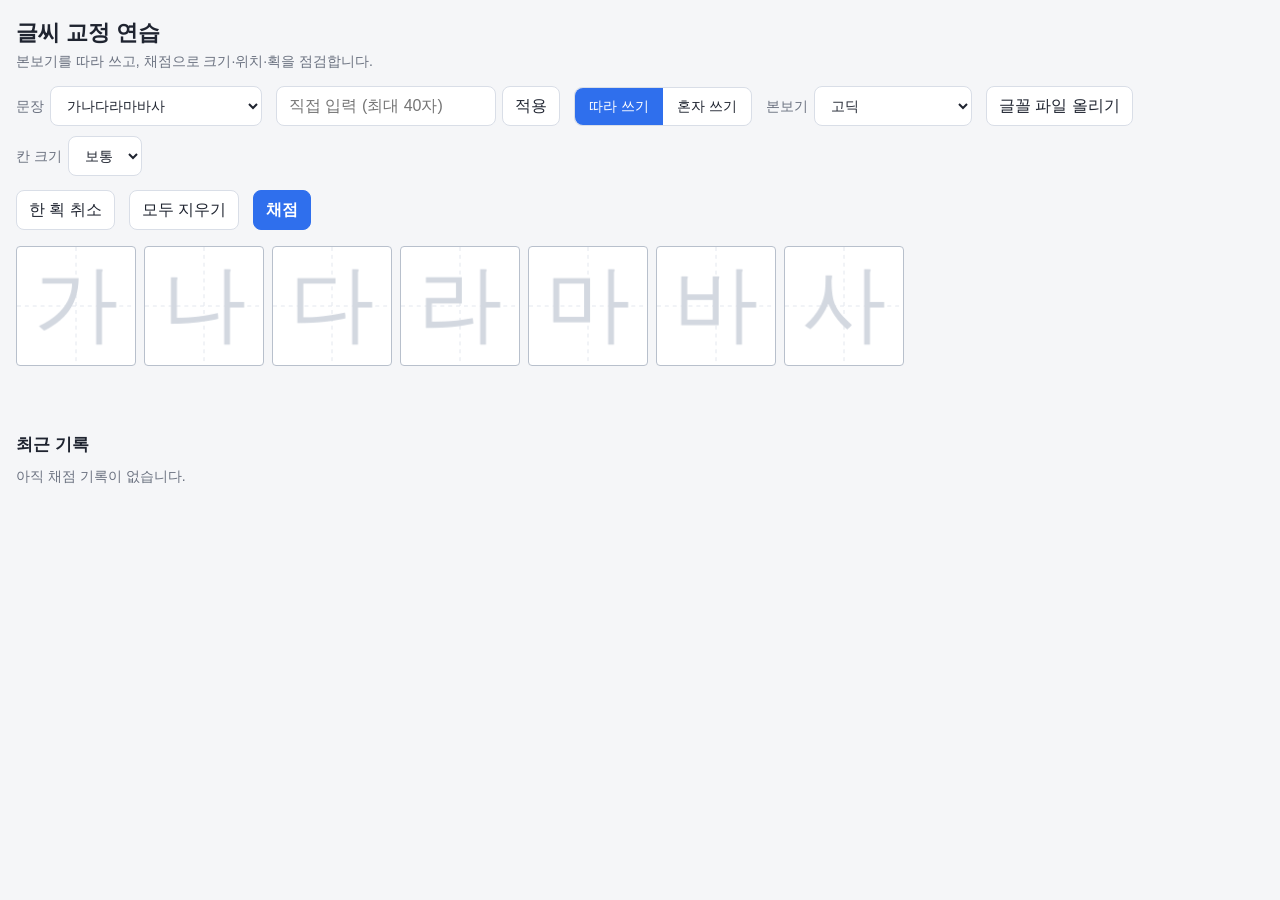
==== index.html @ ed150b21 "Add handwriting practice web app (PWA) Trace/free writing practice with per-character scoring, custo" ====
<!doctype html>
<html lang="ko">
<head>
  <meta charset="utf-8">
  <meta name="viewport" content="width=device-width, initial-scale=1, viewport-fit=cover">
  <title>글씨 교정 연습</title>
  <meta name="description" content="본보기 글씨를 따라 쓰고 크기·위치·획을 채점해 손글씨를 교정합니다.">
  <meta name="theme-color" content="#2f6fed">
  <link rel="manifest" href="manifest.webmanifest">
  <link rel="icon" type="image/png" sizes="192x192" href="icons/icon-192.png">
  <link rel="apple-touch-icon" href="icons/apple-touch-icon.png">
  <meta name="mobile-web-app-capable" content="yes">
  <meta name="apple-mobile-web-app-capable" content="yes">
  <meta name="apple-mobile-web-app-title" content="글씨 교정">
  <meta name="apple-mobile-web-app-status-bar-style" content="default">
  <link rel="stylesheet" href="style.css">
</head>
<body>
  <header>
    <h1>글씨 교정 연습</h1>
    <p class="sub">본보기를 따라 쓰고, 채점으로 크기·위치·획을 점검합니다.</p>
  </header>

  <section class="controls" aria-label="연습 설정">
    <label>문장
      <select id="preset"></select>
    </label>
    <form id="customForm">
      <input id="customText" type="text" maxlength="40" placeholder="직접 입력 (최대 40자)" aria-label="연습할 문장 직접 입력">
      <button type="submit">적용</button>
    </form>

    <fieldset class="segmented">
      <legend class="visually-hidden">연습 방식</legend>
      <label><input type="radio" name="mode" value="trace" checked><span>따라 쓰기</span></label>
      <label><input type="radio" name="mode" value="free"><span>혼자 쓰기</span></label>
    </fieldset>

    <label>본보기
      <select id="font">
        <option value="gothic">고딕</option>
        <option value="myeongjo">명조</option>
        <option value="penNeat">펜글씨 (또박또박)</option>
        <option value="penScript">펜글씨 (흘려 쓴)</option>
      </select>
    </label>
    <label class="filebutton">글꼴 파일 올리기
      <input id="fontFile" type="file" class="visually-hidden">
    </label>
    <label>칸 크기
      <select id="size">
        <option value="160">크게</option>
        <option value="120" selected>보통</option>
        <option value="88">작게</option>
      </select>
    </label>
  </section>

  <p id="fontNotice" class="sub notice" role="status" hidden></p>

  <section class="actions">
    <button id="undo" type="button">한 획 취소</button>
    <button id="clear" type="button">모두 지우기</button>
    <button id="grade" type="button" class="primary">채점</button>
    <button id="advise" type="button" disabled hidden>AI 조언</button>
  </section>

  <section id="summary" class="summary" aria-live="polite" hidden></section>
  <section id="advice" class="summary advice" aria-live="polite" hidden></section>

  <main id="grid" class="grid" aria-label="연습 칸"></main>

  <section class="history">
    <h2>최근 기록</h2>
    <ol id="historyList"></ol>
    <p id="historyEmpty" class="sub">아직 채점 기록이 없습니다.</p>
  </section>

  <script src="scoring.js"></script>
  <script src="app.js"></script>
</body>
</html>
---- style.css ----
:root {
  --cell: 120px;
  --ink: #1b2a4a;
  --line: #d9dee7;
  --bg: #f5f6f8;
  --card: #ffffff;
  --text: #1f2430;
  --muted: #6b7280;
  --accent: #2f6fed;
  --good: #1a8f4c;
  --mid: #c27a00;
  --bad: #c8372d;
}

* { box-sizing: border-box; }

body {
  margin: 0;
  padding: 16px max(16px, env(safe-area-inset-right)) 48px max(16px, env(safe-area-inset-left));
  background: var(--bg);
  color: var(--text);
  font-family: -apple-system, BlinkMacSystemFont, "Apple SD Gothic Neo", "Malgun Gothic", sans-serif;
  font-size: 16px;
  line-height: 1.5;
  /* iPad에서 펜·손바닥을 길게 대면 페이지 글자가 선택되는 것을 막습니다. */
  -webkit-user-select: none; user-select: none; -webkit-touch-callout: none;
}

input, textarea { -webkit-user-select: text; user-select: text; }

h1 { margin: 0; font-size: 22px; }
h2 { margin: 0 0 8px; font-size: 17px; }
.sub { margin: 2px 0 0; color: var(--muted); font-size: 14px; }

.visually-hidden {
  position: absolute; width: 1px; height: 1px; overflow: hidden;
  clip: rect(0 0 0 0); white-space: nowrap;
}

.controls, .actions {
  display: flex; flex-wrap: wrap; align-items: center; gap: 10px 14px;
  margin-top: 14px;
}

.controls label { display: flex; align-items: center; gap: 6px; font-size: 14px; color: var(--muted); }

select, input[type="text"], button {
  font: inherit; color: var(--text);
  min-height: 40px; padding: 6px 12px;
  border: 1px solid var(--line); border-radius: 8px; background: var(--card);
}
button { cursor: pointer; }
button:active { background: #eef1f6; }
button.primary { background: var(--accent); border-color: var(--accent); color: #fff; font-weight: 600; }
button.primary:active { background: #245bd0; }

#customForm { display: flex; gap: 6px; }

/* 파일 고르기 창은 label을 눌러 여는 것이 iPad에서 가장 확실합니다. */
.controls label.filebutton {
  min-height: 40px; padding: 6px 12px;
  border: 1px solid var(--line); border-radius: 8px; background: var(--card);
  color: var(--text); font-size: 16px; cursor: pointer;
}
.controls label.filebutton:active { background: #eef1f6; }
#customText { width: 220px; }

.segmented { display: flex; margin: 0; padding: 0; border: 1px solid var(--line); border-radius: 8px; overflow: hidden; }
.segmented label { gap: 0; }
.segmented input { position: absolute; opacity: 0; }
.segmented span { display: block; padding: 8px 14px; background: var(--card); color: var(--text); cursor: pointer; }
.segmented input:checked + span { background: var(--accent); color: #fff; }
.segmented input:focus-visible + span { outline: 2px solid var(--text); outline-offset: -2px; }

.summary {
  margin-top: 14px; padding: 14px 16px;
  background: var(--card); border: 1px solid var(--line); border-radius: 10px;
}
.summary .total { font-size: 20px; font-weight: 700; }
.summary ul { margin: 8px 0 0; padding-left: 20px; }

button:disabled { opacity: 0.45; cursor: default; }

.notice { margin-top: 10px; color: var(--bad); }

.advice h3 { margin: 14px 0 4px; font-size: 15px; }
.advice h3:first-child { margin-top: 0; }
.advice p { margin: 0; }
.advice ul { margin: 0; }
.advice li + li { margin-top: 4px; }
.advice .error { color: var(--bad); }

.grid { display: flex; flex-wrap: wrap; gap: 8px; margin-top: 16px; }

.cell { width: var(--cell); }
.cell canvas {
  display: block; width: var(--cell); height: var(--cell);
  background: var(--card); border: 1px solid #b8c0cc; border-radius: 4px;
  touch-action: none;
  -webkit-user-select: none; user-select: none; -webkit-touch-callout: none;
}
.cell .result { min-height: 38px; padding-top: 2px; text-align: center; font-size: 12px; color: var(--muted); line-height: 1.3; }
.cell .result strong { display: block; font-size: 15px; }
.cell .result.good strong { color: var(--good); }
.cell .result.mid strong { color: var(--mid); }
.cell .result.bad strong { color: var(--bad); }

.spacer { width: calc(var(--cell) / 2); }

.history { margin-top: 28px; }
.history ol { margin: 0; padding: 0; list-style: none; }
.history li {
  display: flex; gap: 12px; align-items: baseline;
  padding: 8px 0; border-bottom: 1px solid var(--line); font-size: 14px;
}
.history .score { width: 52px; font-weight: 700; font-variant-numeric: tabular-nums; }
.history .text { flex: 1; overflow: hidden; text-overflow: ellipsis; white-space: nowrap; }
.history .meta { color: var(--muted); white-space: nowrap; }
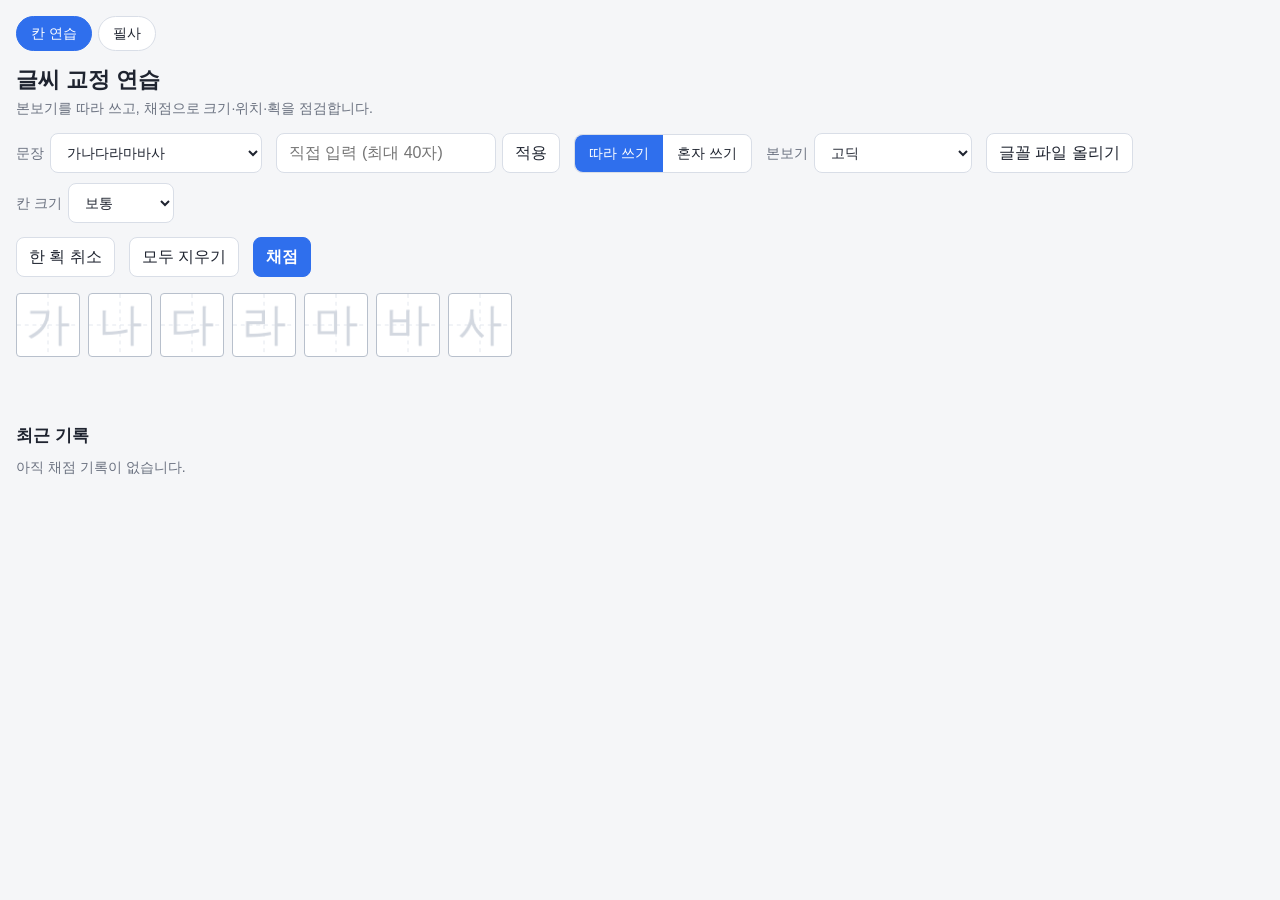
==== commit 24f6f12b: "Add smaller practice cells and a lined-paper transcription page - Practice cells: add 64px and 48px " ====
--- a/index.html
+++ b/index.html
@@ -17,6 +17,10 @@
 </head>
 <body>
   <header>
+    <nav class="tabs" aria-label="화면 전환">
+      <a href="index.html" aria-current="page">칸 연습</a>
+      <a href="pilsa.html">필사</a>
+    </nav>
     <h1>글씨 교정 연습</h1>
     <p class="sub">본보기를 따라 쓰고, 채점으로 크기·위치·획을 점검합니다.</p>
   </header>
@@ -49,9 +53,11 @@
     </label>
     <label>칸 크기
       <select id="size">
-        <option value="160">크게</option>
-        <option value="120" selected>보통</option>
-        <option value="88">작게</option>
+        <option value="160">가장 크게</option>
+        <option value="120">아주 크게</option>
+        <option value="88">크게</option>
+        <option value="64" selected>보통</option>
+        <option value="48">작게</option>
       </select>
     </label>
   </section>
--- a/style.css
+++ b/style.css
@@ -1,5 +1,5 @@
 :root {
-  --cell: 120px;
+  --cell: 64px;
   --ink: #1b2a4a;
   --line: #d9dee7;
   --bg: #f5f6f8;
@@ -13,6 +13,7 @@
 }
 
 * { box-sizing: border-box; }
+[hidden] { display: none !important; }   /* display를 지정한 요소도 hidden이면 숨깁니다 */
 
 body {
   margin: 0;
@@ -77,6 +78,8 @@
   background: var(--card); border: 1px solid var(--line); border-radius: 10px;
 }
 .summary .total { font-size: 20px; font-weight: 700; }
+.summary .lowscores { margin-top: 10px; }
+.summary .lowscores ul { margin-top: 2px; }
 .summary ul { margin: 8px 0 0; padding-left: 20px; }
 
 button:disabled { opacity: 0.45; cursor: default; }
@@ -107,6 +110,38 @@
 
 .spacer { width: calc(var(--cell) / 2); }
 
+/* 화면 전환(칸 연습 / 필사) */
+.tabs { display: flex; gap: 6px; margin-bottom: 12px; }
+.tabs a {
+  padding: 6px 14px; border: 1px solid var(--line); border-radius: 999px;
+  background: var(--card); color: var(--text); text-decoration: none; font-size: 14px;
+}
+.tabs a[aria-current="page"] { background: var(--accent); border-color: var(--accent); color: #fff; }
+
+/* 필사 화면 */
+.customtext { display: flex; gap: 6px; align-items: flex-start; margin-top: 10px; }
+.customtext textarea {
+  flex: 1; font: inherit; color: var(--text); padding: 8px 12px;
+  border: 1px solid var(--line); border-radius: 8px; background: var(--card); resize: vertical;
+}
+
+/* 쓰는 동안 글이 계속 보이도록 위에 붙여 둡니다. */
+.passage { position: sticky; top: 0; z-index: 1; max-height: 34vh; overflow-y: auto; }
+.passage p { margin: 4px 0 0; white-space: pre-line; font-size: 17px; line-height: 1.7; }
+
+.paper {
+  --gap: 52px;
+  margin-top: 14px; border: 1px solid #b8c0cc; border-radius: 4px; overflow: hidden;
+  background-color: var(--card);
+  background-image: linear-gradient(to bottom, transparent calc(var(--gap) - 1px), #cfd6e0 calc(var(--gap) - 1px));
+  background-size: 100% var(--gap);
+}
+.paper canvas {
+  display: block; width: 100%;
+  touch-action: none;
+  -webkit-user-select: none; user-select: none; -webkit-touch-callout: none;
+}
+
 .history { margin-top: 28px; }
 .history ol { margin: 0; padding: 0; list-style: none; }
 .history li {
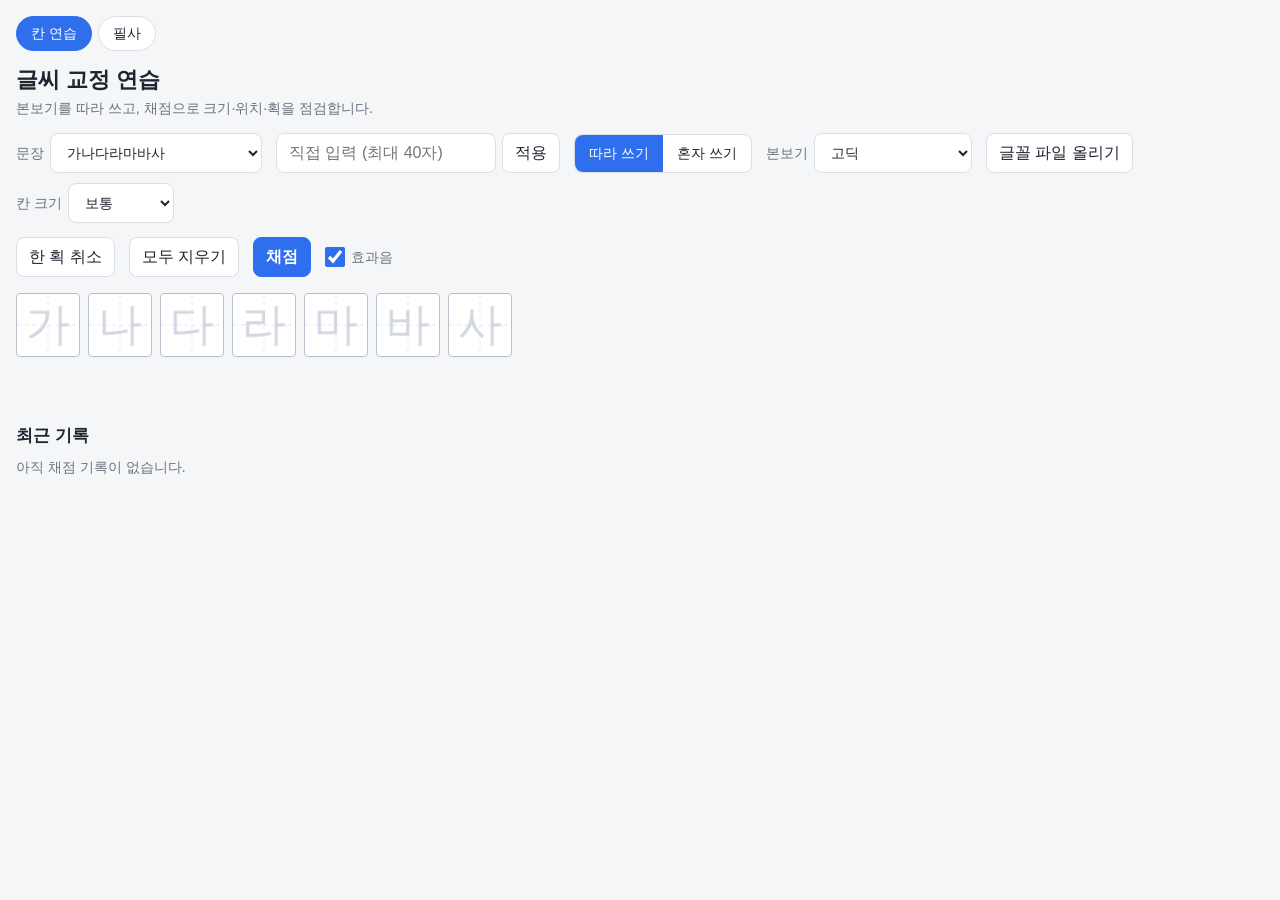
==== commit b93381e7: "Add synthesized sound effects when grading Play a short tone sequence chosen by the average score (r" ====
--- a/index.html
+++ b/index.html
@@ -69,6 +69,7 @@
     <button id="clear" type="button">모두 지우기</button>
     <button id="grade" type="button" class="primary">채점</button>
     <button id="advise" type="button" disabled hidden>AI 조언</button>
+    <label class="toggle"><input id="sound" type="checkbox" checked> 효과음</label>
   </section>
 
   <section id="summary" class="summary" aria-live="polite" hidden></section>
--- a/style.css
+++ b/style.css
@@ -84,6 +84,9 @@
 
 button:disabled { opacity: 0.45; cursor: default; }
 
+.toggle { display: flex; align-items: center; gap: 6px; min-height: 40px; font-size: 14px; color: var(--muted); cursor: pointer; }
+.toggle input { width: 20px; height: 20px; margin: 0; accent-color: var(--accent); }
+
 .notice { margin-top: 10px; color: var(--bad); }
 
 .advice h3 { margin: 14px 0 4px; font-size: 15px; }
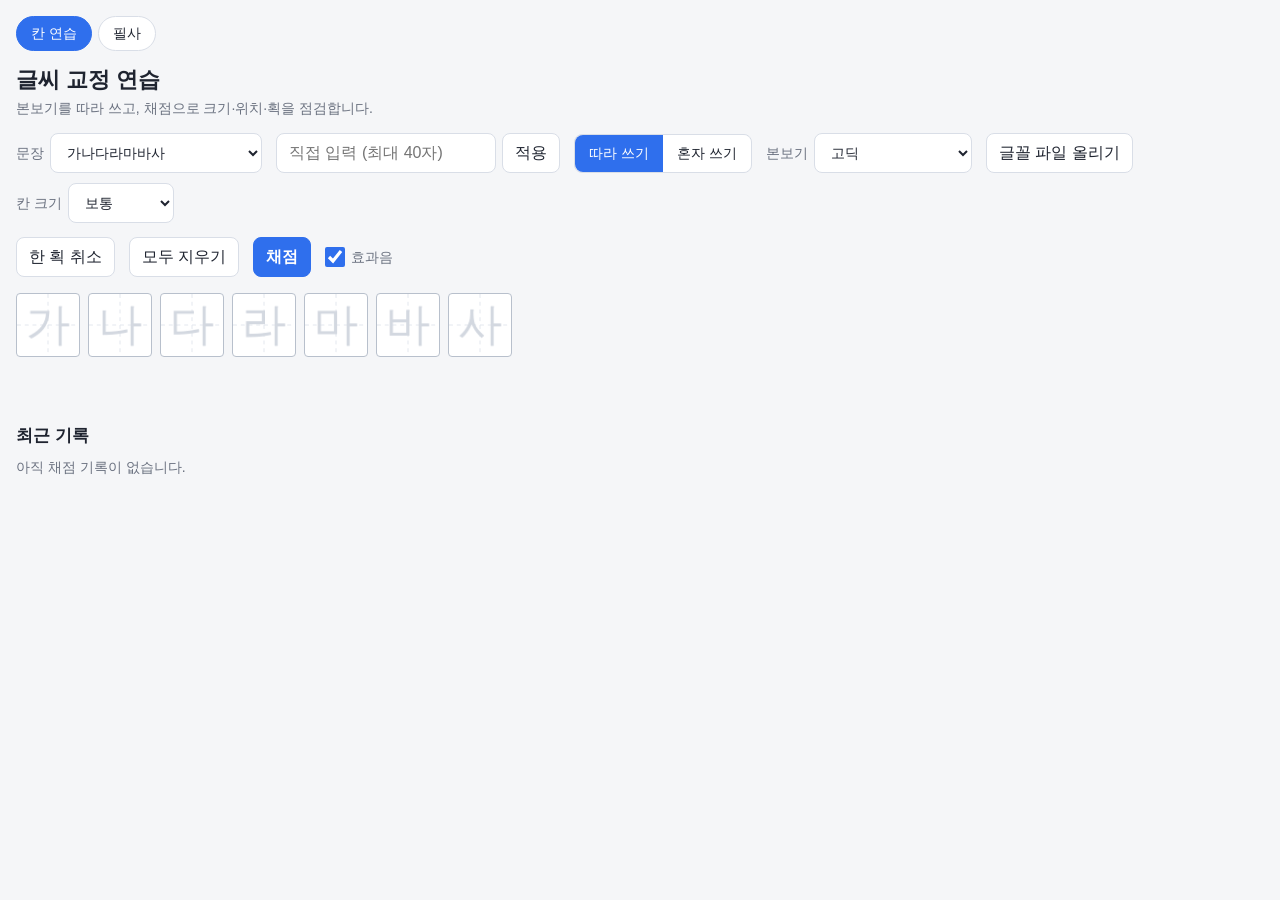
==== commit bcd91b08: "Add sound effects to the transcription page Move the synthesized tones into a shared sound.js used b" ====
--- a/index.html
+++ b/index.html
@@ -83,6 +83,7 @@
     <p id="historyEmpty" class="sub">아직 채점 기록이 없습니다.</p>
   </section>
 
+  <script src="sound.js"></script>
   <script src="scoring.js"></script>
   <script src="app.js"></script>
 </body>
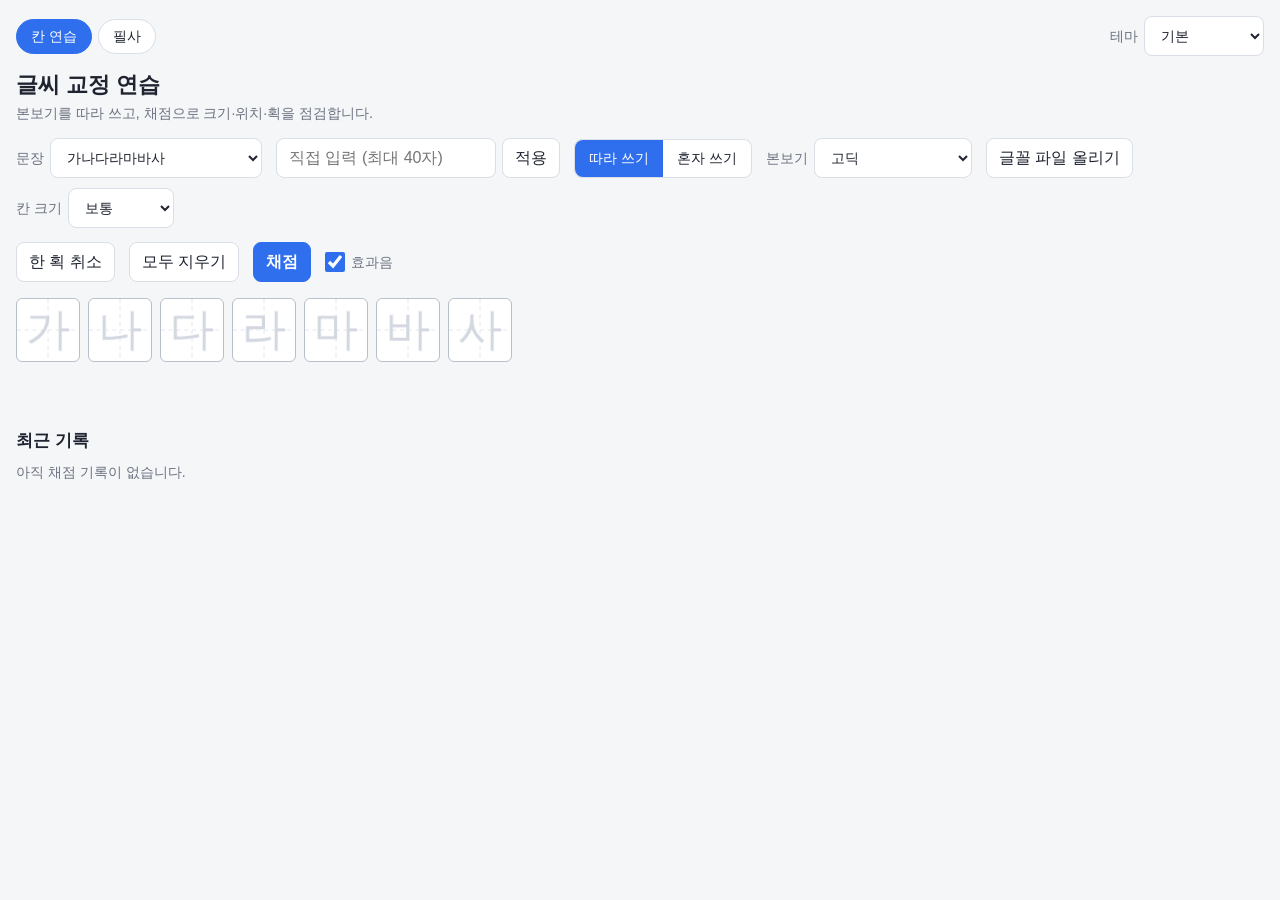
==== commit 19fac71b: "Add a theme picker to compare design directions Add theme.js and four themes driven by CSS variables" ====
--- a/index.html
+++ b/index.html
@@ -14,13 +14,17 @@
   <meta name="apple-mobile-web-app-title" content="글씨 교정">
   <meta name="apple-mobile-web-app-status-bar-style" content="default">
   <link rel="stylesheet" href="style.css">
+  <script src="theme.js"></script>
 </head>
 <body>
   <header>
-    <nav class="tabs" aria-label="화면 전환">
-      <a href="index.html" aria-current="page">칸 연습</a>
-      <a href="pilsa.html">필사</a>
-    </nav>
+    <div class="topbar">
+      <nav class="tabs" aria-label="화면 전환">
+        <a href="index.html" aria-current="page">칸 연습</a>
+        <a href="pilsa.html">필사</a>
+      </nav>
+      <label class="themepick">테마 <select id="theme"></select></label>
+    </div>
     <h1>글씨 교정 연습</h1>
     <p class="sub">본보기를 따라 쓰고, 채점으로 크기·위치·획을 점검합니다.</p>
   </header>
@@ -84,6 +88,7 @@
   </section>
 
   <script src="sound.js"></script>
+  <script src="ink.js"></script>
   <script src="scoring.js"></script>
   <script src="app.js"></script>
 </body>
--- a/style.css
+++ b/style.css
@@ -1,15 +1,110 @@
+/* 테마별 색·글꼴·모서리. 테마는 <html data-theme="...">로 고르고 theme.js가 정합니다. */
 :root {
   --cell: 64px;
-  --ink: #1b2a4a;
-  --line: #d9dee7;
-  --bg: #f5f6f8;
-  --card: #ffffff;
+
+  --bg: #f5f6f8;            /* 화면 바탕 */
+  --card: #ffffff;          /* 버튼·상자 */
+  --line: #d9dee7;          /* 테두리 */
   --text: #1f2430;
   --muted: #6b7280;
   --accent: #2f6fed;
+  --accent-text: #ffffff;   /* 강조색 위의 글자 */
+  --accent-press: #245bd0;
+  --press: #eef1f6;         /* 버튼을 누르는 동안 */
   --good: #1a8f4c;
   --mid: #c27a00;
   --bad: #c8372d;
+
+  --paper: #ffffff;         /* 글씨를 쓰는 종이와 칸 */
+  --paper-line: #cfd6e0;    /* 공책 줄 */
+  --paper-border: #b8c0cc;
+  --ink: #1b2a4a;           /* 쓴 글씨 */
+  --guide: #d3d8e0;         /* 따라 쓰기 본보기 */
+  --guide-line: #e3e7ee;    /* 칸 가운데 점선 */
+  --overlay: rgba(214, 60, 50, 0.32);   /* 혼자 쓰기 채점 뒤 겹쳐 보이는 본보기 */
+
+  --radius: 8px;
+  --ui-font: -apple-system, BlinkMacSystemFont, "Apple SD Gothic Neo", "Malgun Gothic", sans-serif;
+  --passage-font: var(--ui-font);
+  --heading-weight: 700;
+}
+
+/* 종이와 잉크: 따뜻한 미색 종이, 짙은 잉크, 낮은 채도, 필사할 글은 명조 */
+:root[data-theme="paper"] {
+  --bg: #efe9dd;
+  --card: #faf6ee;
+  --line: #dcd3c2;
+  --text: #2b2823;
+  --muted: #7b7366;
+  --accent: #3e4f63;
+  --accent-text: #faf6ee;
+  --accent-press: #2f3e50;
+  --press: #efe7d8;
+  --good: #4f7a4a;
+  --mid: #a0742a;
+  --bad: #a8463a;
+  --paper: #fbf8f1;
+  --paper-line: #d8cfbe;
+  --paper-border: #cfc4af;
+  --ink: #22262e;
+  --guide: #ddd3c1;
+  --guide-line: #e9e1d2;
+  --overlay: rgba(166, 77, 52, 0.3);
+  --radius: 6px;
+  --ui-font: "Pretendard Variable", Pretendard, -apple-system, "Apple SD Gothic Neo", "Malgun Gothic", sans-serif;
+  --passage-font: "Gowun Batang", "AppleMyungjo", "Batang", serif;
+  --heading-weight: 600;
+}
+
+/* 산뜻한 학습: 밝은 파랑 바탕, 또렷한 강조색, 둥근 모서리, 굵은 제목 */
+:root[data-theme="study"] {
+  --bg: #eef4ff;
+  --card: #ffffff;
+  --line: #d6e2f5;
+  --text: #1c2340;
+  --muted: #5f6b85;
+  --accent: #5b6cff;
+  --accent-text: #ffffff;
+  --accent-press: #4352e6;
+  --press: #e6edff;
+  --good: #12a150;
+  --mid: #e07c00;
+  --bad: #e5484d;
+  --paper: #ffffff;
+  --paper-line: #c9d7f0;
+  --paper-border: #b3c5ea;
+  --ink: #1c2340;
+  --guide: #d3dcf0;
+  --guide-line: #e4ebf8;
+  --overlay: rgba(255, 107, 74, 0.35);
+  --radius: 14px;
+  --ui-font: "Pretendard Variable", Pretendard, -apple-system, "Apple SD Gothic Neo", "Malgun Gothic", sans-serif;
+  --heading-weight: 800;
+}
+
+/* 밤 공책: 어두운 종이에 밝은 잉크. 밤에 눈부심을 줄입니다. */
+:root[data-theme="night"] {
+  color-scheme: dark;
+  --bg: #15171c;
+  --card: #1f2229;
+  --line: #343944;
+  --text: #e7e9ee;
+  --muted: #9aa1ae;
+  --accent: #7fa7ff;
+  --accent-text: #10131a;
+  --accent-press: #6a92ea;
+  --press: #2a2e37;
+  --good: #5bc98a;
+  --mid: #f0b44c;
+  --bad: #ff7a6e;
+  --paper: #1b1e24;
+  --paper-line: #353b47;
+  --paper-border: #3d4350;
+  --ink: #e9e4d8;
+  --guide: #3a404c;
+  --guide-line: #2c313b;
+  --overlay: rgba(255, 120, 100, 0.35);
+  --ui-font: "Pretendard Variable", Pretendard, -apple-system, "Apple SD Gothic Neo", "Malgun Gothic", sans-serif;
 }
 
 * { box-sizing: border-box; }
@@ -20,7 +115,7 @@
   padding: 16px max(16px, env(safe-area-inset-right)) 48px max(16px, env(safe-area-inset-left));
   background: var(--bg);
   color: var(--text);
-  font-family: -apple-system, BlinkMacSystemFont, "Apple SD Gothic Neo", "Malgun Gothic", sans-serif;
+  font-family: var(--ui-font);
   font-size: 16px;
   line-height: 1.5;
   /* iPad에서 펜·손바닥을 길게 대면 페이지 글자가 선택되는 것을 막습니다. */
@@ -29,8 +124,8 @@
 
 input, textarea { -webkit-user-select: text; user-select: text; }
 
-h1 { margin: 0; font-size: 22px; }
-h2 { margin: 0 0 8px; font-size: 17px; }
+h1 { margin: 0; font-size: 22px; font-weight: var(--heading-weight); }
+h2 { margin: 0 0 8px; font-size: 17px; font-weight: var(--heading-weight); }
 .sub { margin: 2px 0 0; color: var(--muted); font-size: 14px; }
 
 .visually-hidden {
@@ -48,36 +143,36 @@
 select, input[type="text"], button {
   font: inherit; color: var(--text);
   min-height: 40px; padding: 6px 12px;
-  border: 1px solid var(--line); border-radius: 8px; background: var(--card);
+  border: 1px solid var(--line); border-radius: var(--radius); background: var(--card);
 }
 button { cursor: pointer; }
-button:active { background: #eef1f6; }
-button.primary { background: var(--accent); border-color: var(--accent); color: #fff; font-weight: 600; }
-button.primary:active { background: #245bd0; }
+button:active { background: var(--press); }
+button.primary { background: var(--accent); border-color: var(--accent); color: var(--accent-text); font-weight: 600; }
+button.primary:active { background: var(--accent-press); }
 
 #customForm { display: flex; gap: 6px; }
 
 /* 파일 고르기 창은 label을 눌러 여는 것이 iPad에서 가장 확실합니다. */
 .controls label.filebutton {
   min-height: 40px; padding: 6px 12px;
-  border: 1px solid var(--line); border-radius: 8px; background: var(--card);
+  border: 1px solid var(--line); border-radius: var(--radius); background: var(--card);
   color: var(--text); font-size: 16px; cursor: pointer;
 }
-.controls label.filebutton:active { background: #eef1f6; }
+.controls label.filebutton:active { background: var(--press); }
 #customText { width: 220px; }
 
-.segmented { display: flex; margin: 0; padding: 0; border: 1px solid var(--line); border-radius: 8px; overflow: hidden; }
+.segmented { display: flex; margin: 0; padding: 0; border: 1px solid var(--line); border-radius: var(--radius); overflow: hidden; }
 .segmented label { gap: 0; }
 .segmented input { position: absolute; opacity: 0; }
 .segmented span { display: block; padding: 8px 14px; background: var(--card); color: var(--text); cursor: pointer; }
-.segmented input:checked + span { background: var(--accent); color: #fff; }
+.segmented input:checked + span { background: var(--accent); color: var(--accent-text); }
 .segmented input:focus-visible + span { outline: 2px solid var(--text); outline-offset: -2px; }
 
 .summary {
   margin-top: 14px; padding: 14px 16px;
-  background: var(--card); border: 1px solid var(--line); border-radius: 10px;
-}
-.summary .total { font-size: 20px; font-weight: 700; }
+  background: var(--card); border: 1px solid var(--line); border-radius: calc(var(--radius) + 2px);
+}
+.summary .total { font-size: 20px; font-weight: var(--heading-weight); }
 .summary .lowscores { margin-top: 10px; }
 .summary .lowscores ul { margin-top: 2px; }
 .summary ul { margin: 8px 0 0; padding-left: 20px; }
@@ -101,7 +196,7 @@
 .cell { width: var(--cell); }
 .cell canvas {
   display: block; width: var(--cell); height: var(--cell);
-  background: var(--card); border: 1px solid #b8c0cc; border-radius: 4px;
+  background: var(--paper); border: 1px solid var(--paper-border); border-radius: min(var(--radius), 6px);
   touch-action: none;
   -webkit-user-select: none; user-select: none; -webkit-touch-callout: none;
 }
@@ -113,30 +208,32 @@
 
 .spacer { width: calc(var(--cell) / 2); }
 
-/* 화면 전환(칸 연습 / 필사) */
-.tabs { display: flex; gap: 6px; margin-bottom: 12px; }
+/* 화면 전환(칸 연습 / 필사)과 테마 고르기 */
+.topbar { display: flex; flex-wrap: wrap; align-items: center; justify-content: space-between; gap: 8px; margin-bottom: 12px; }
+.tabs { display: flex; gap: 6px; }
 .tabs a {
   padding: 6px 14px; border: 1px solid var(--line); border-radius: 999px;
   background: var(--card); color: var(--text); text-decoration: none; font-size: 14px;
 }
-.tabs a[aria-current="page"] { background: var(--accent); border-color: var(--accent); color: #fff; }
+.tabs a[aria-current="page"] { background: var(--accent); border-color: var(--accent); color: var(--accent-text); }
+.themepick { display: flex; align-items: center; gap: 6px; font-size: 14px; color: var(--muted); }
 
 /* 필사 화면 */
 .customtext { display: flex; gap: 6px; align-items: flex-start; margin-top: 10px; }
 .customtext textarea {
   flex: 1; font: inherit; color: var(--text); padding: 8px 12px;
-  border: 1px solid var(--line); border-radius: 8px; background: var(--card); resize: vertical;
+  border: 1px solid var(--line); border-radius: var(--radius); background: var(--card); resize: vertical;
 }
 
 /* 쓰는 동안 글이 계속 보이도록 위에 붙여 둡니다. */
 .passage { position: sticky; top: 0; z-index: 1; max-height: 34vh; overflow-y: auto; }
-.passage p { margin: 4px 0 0; white-space: pre-line; font-size: 17px; line-height: 1.7; }
+.passage p { margin: 4px 0 0; white-space: pre-line; font-family: var(--passage-font); font-size: 17px; line-height: 1.7; }
 
 .paper {
   --gap: 52px;
-  margin-top: 14px; border: 1px solid #b8c0cc; border-radius: 4px; overflow: hidden;
-  background-color: var(--card);
-  background-image: linear-gradient(to bottom, transparent calc(var(--gap) - 1px), #cfd6e0 calc(var(--gap) - 1px));
+  margin-top: 14px; border: 1px solid var(--paper-border); border-radius: min(var(--radius), 6px); overflow: hidden;
+  background-color: var(--paper);
+  background-image: linear-gradient(to bottom, transparent calc(var(--gap) - 1px), var(--paper-line) calc(var(--gap) - 1px));
   background-size: 100% var(--gap);
 }
 .paper canvas {
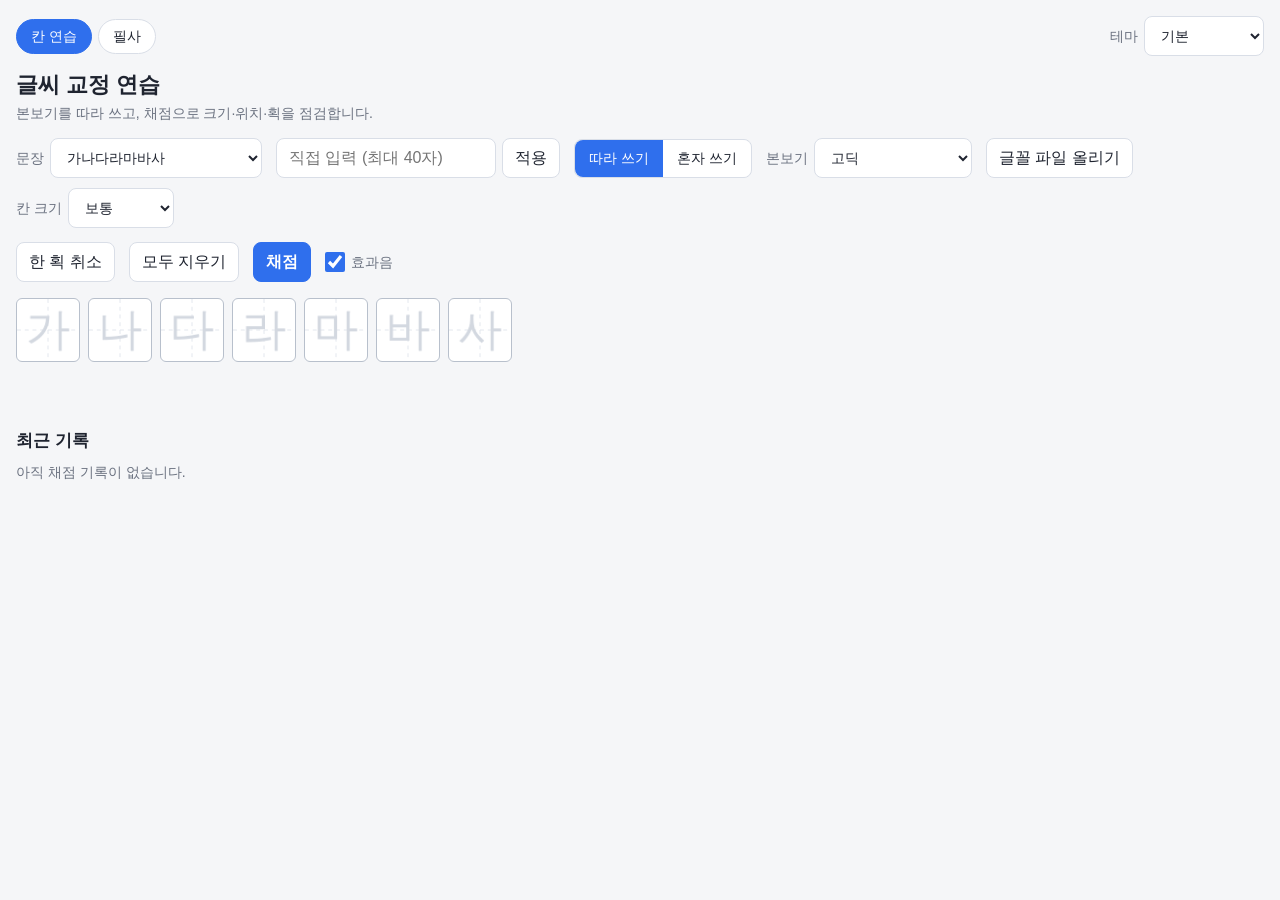
==== commit 4b314296: "Connect the app to the Cloud Run AI advice server - server.py: API-only mode for Cloud Run (PORT fro" ====
--- a/index.html
+++ b/index.html
@@ -90,6 +90,7 @@
   <script src="sound.js"></script>
   <script src="ink.js"></script>
   <script src="scoring.js"></script>
+  <script src="config.js"></script>
   <script src="app.js"></script>
 </body>
 </html>
